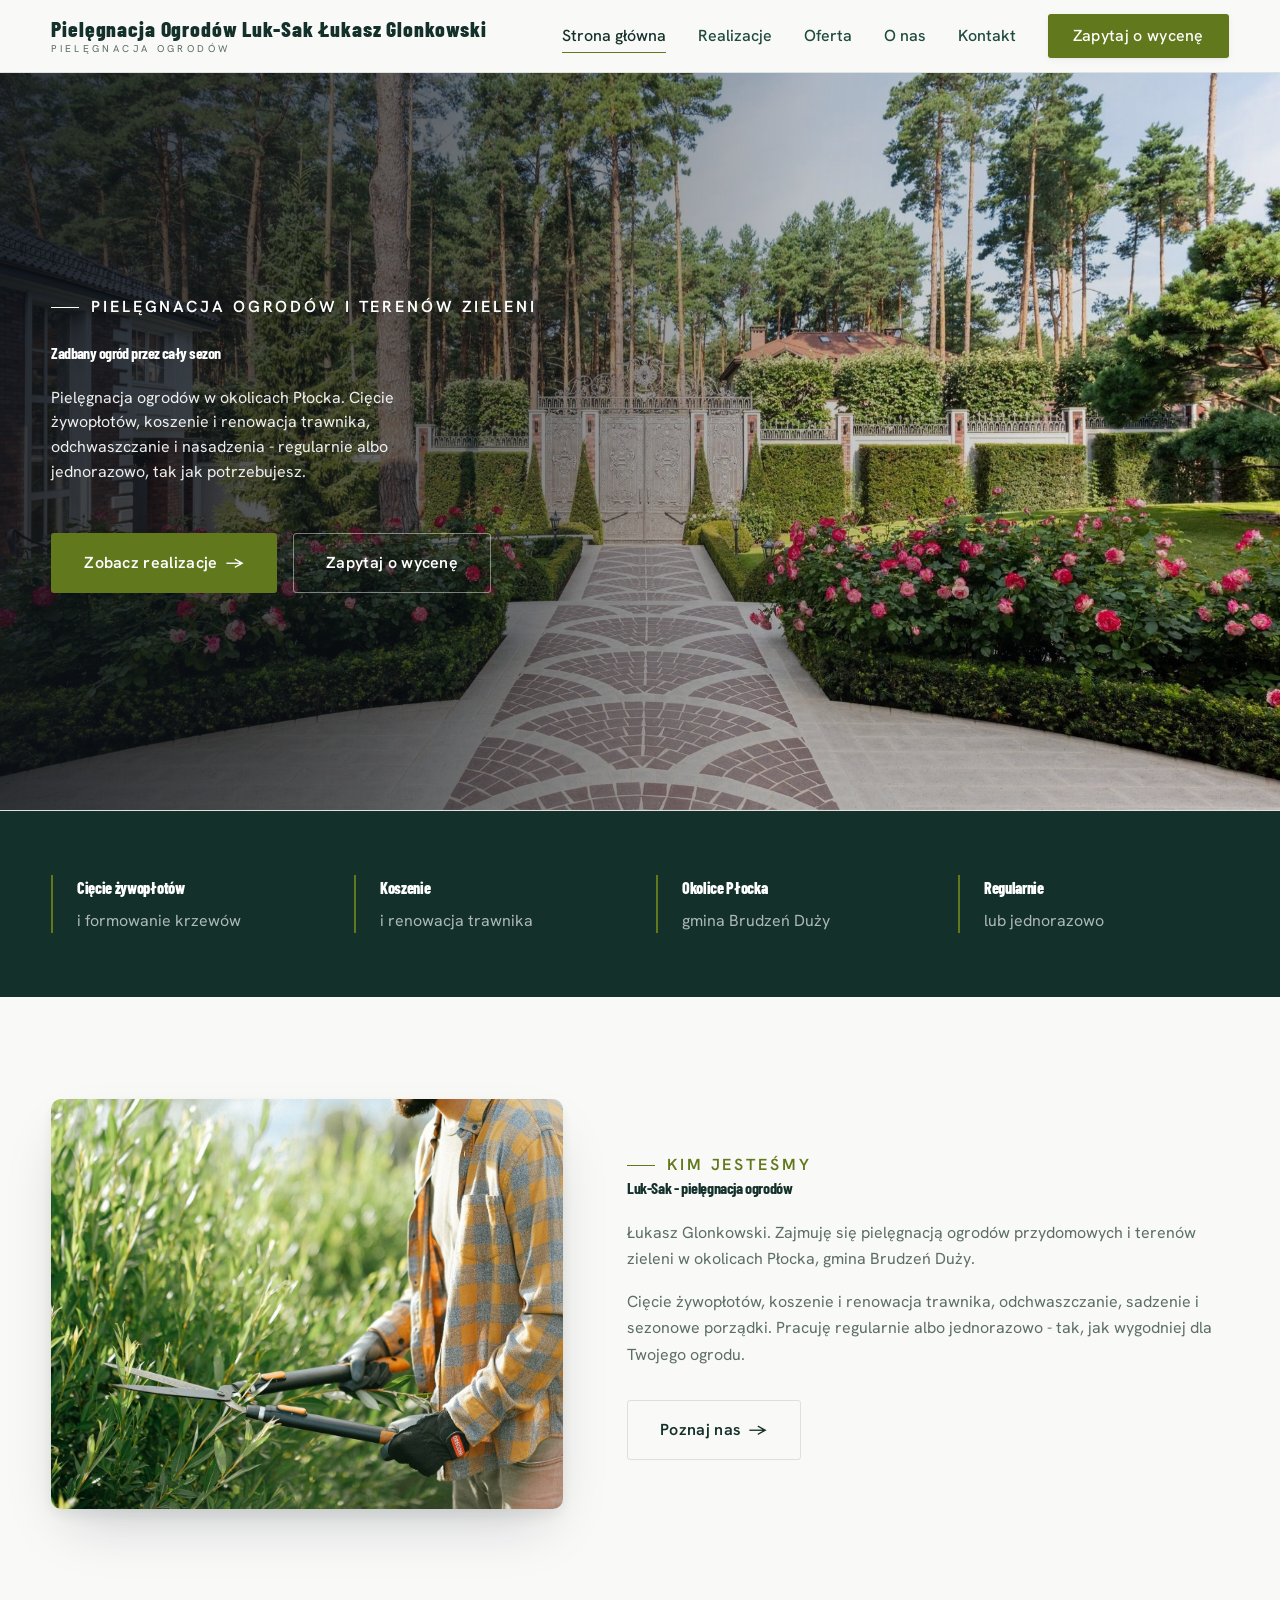
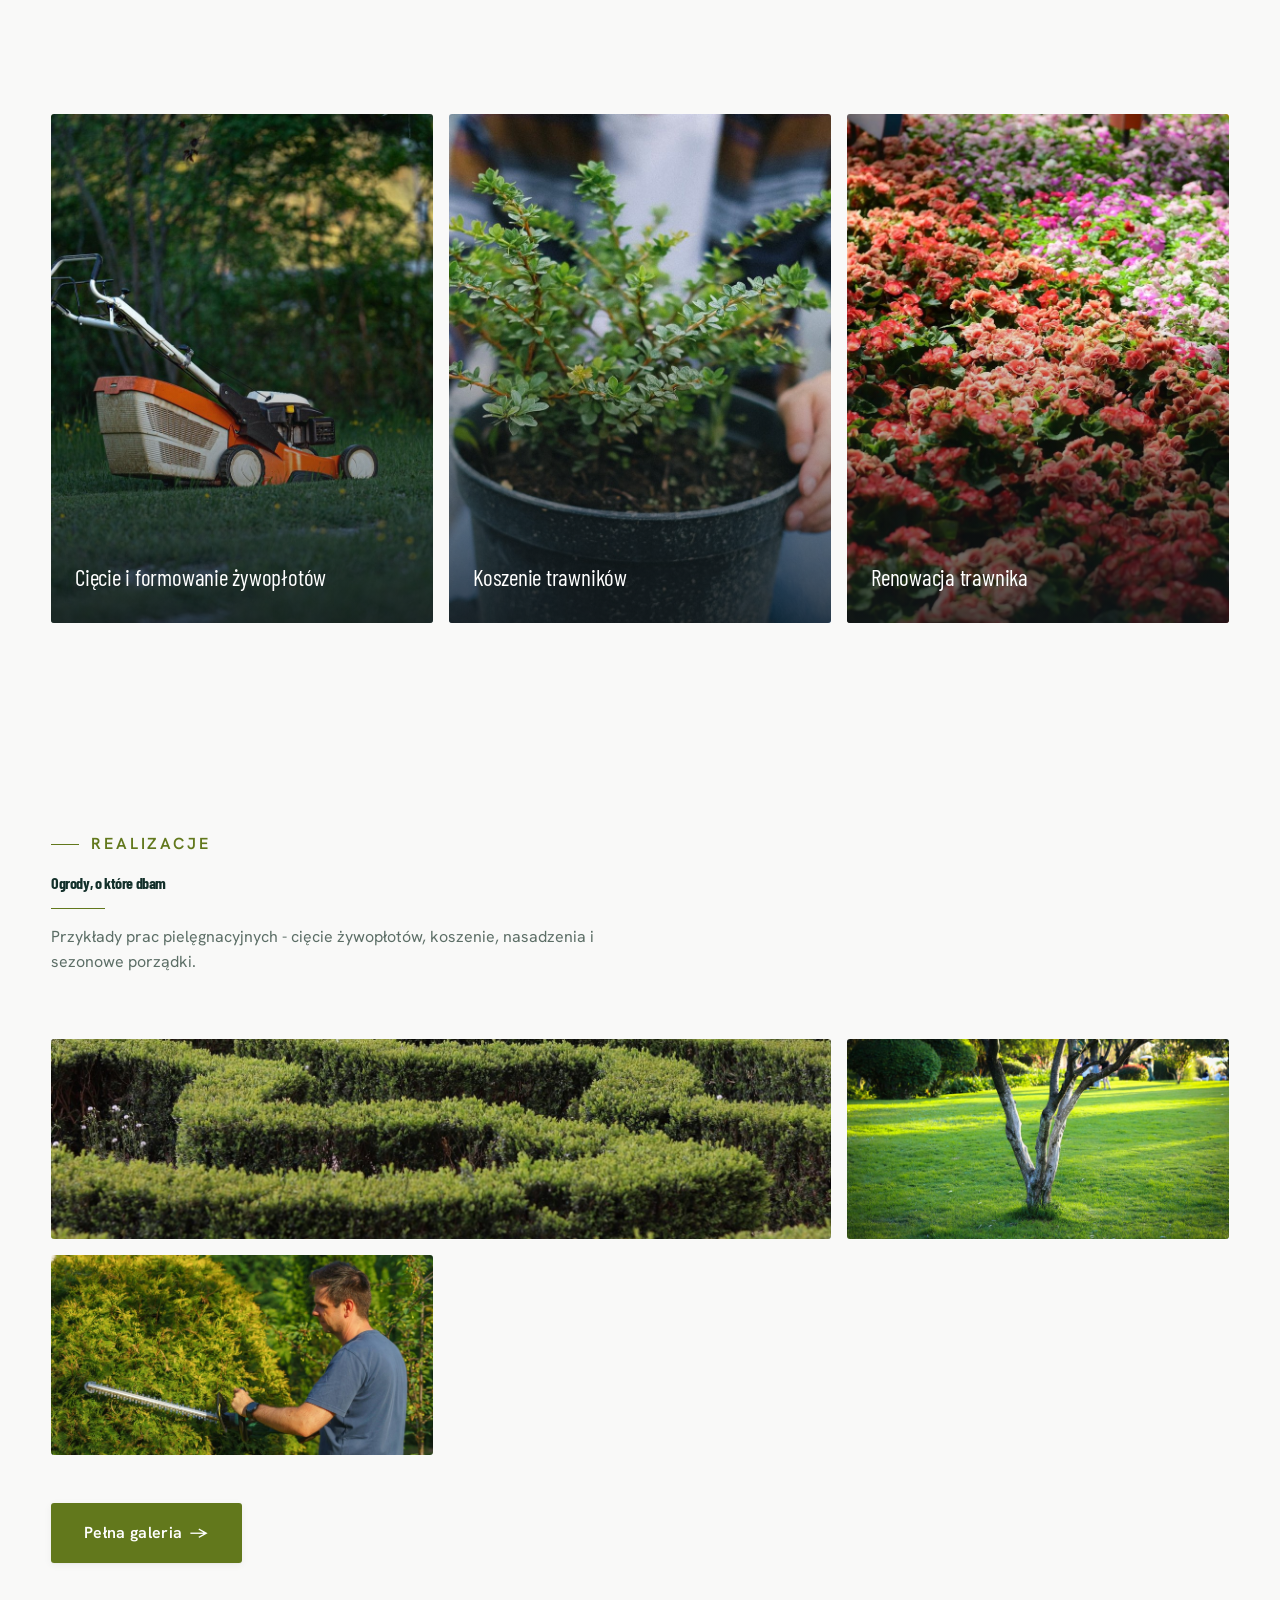
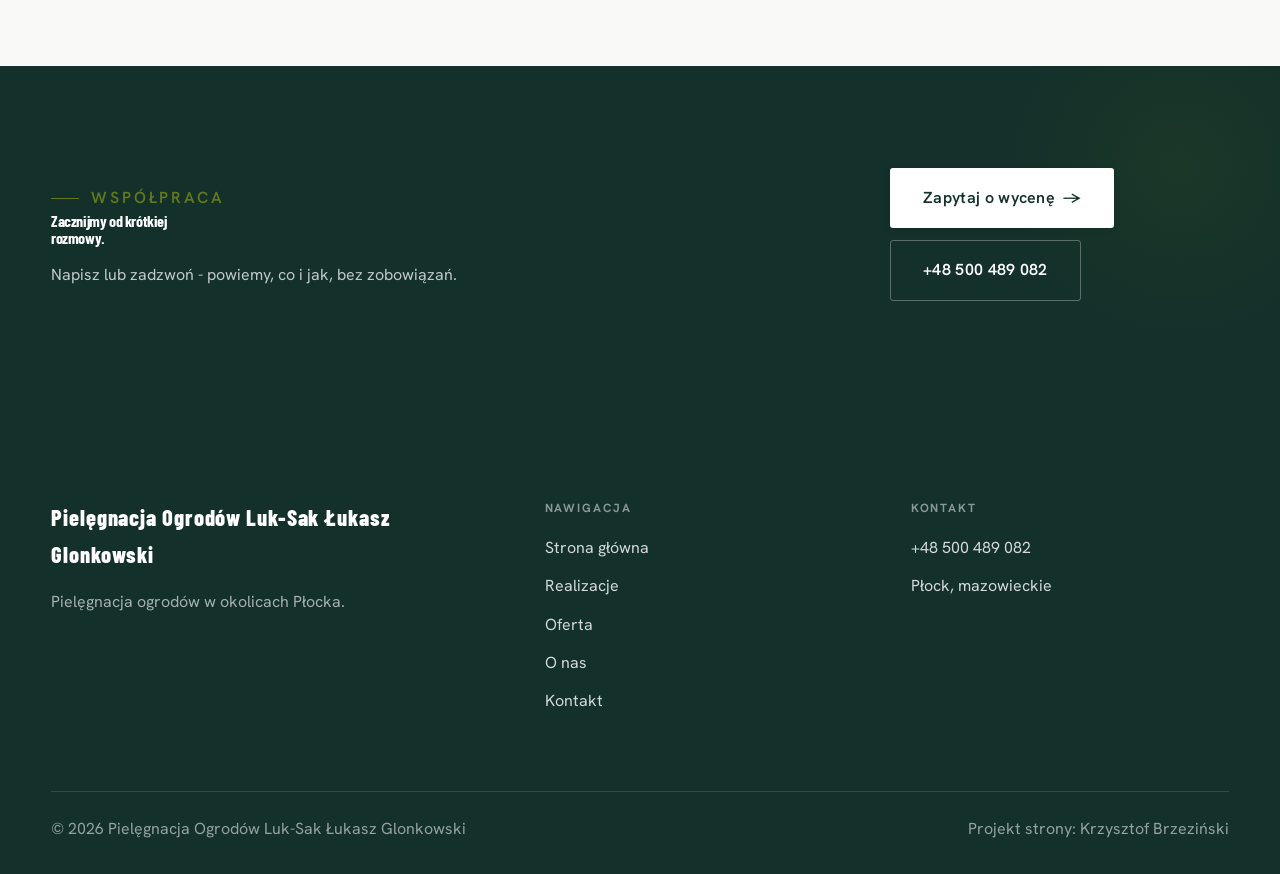
==== index.html @ 765d8c74 "Strona demo: pielegnacja-ogrodow-luk-sak-lukasz-glonkowski" ====
<!DOCTYPE html>
<html lang="pl">
<head>
<meta charset="UTF-8">
<meta name="viewport" content="width=device-width, initial-scale=1.0">
<title>Luk-Sak</title>
<meta name="description" content="Pielęgnacja Ogrodów Luk-Sak Łukasz Glonkowski - pielęgnacja ogrodów w okolicach Płocka. Cięcie żywopłotów, koszenie i renowacja trawników, odchwaszczanie, sadzenie roślin, wiosenne i jesienne porządki. Zadzwoń i umów termin.">
<link rel="preconnect" href="https://fonts.googleapis.com">
<link rel="preconnect" href="https://fonts.gstatic.com" crossorigin>
<link href="https://fonts.googleapis.com/css2?family=Barlow+Condensed:wght@500;600;700&family=Hanken+Grotesk:wght@400;500;600&display=swap" rel="stylesheet">
<link rel="stylesheet" href="assets/styles.css">
</head>
<body>

<header class="nav">
  <div class="wrap nav-inner">
    <a class="brand" href="index.html"><span class="name">Pielęgnacja Ogrodów Luk-Sak Łukasz Glonkowski</span><span class="sub">Pielęgnacja ogrodów</span></a>
    <nav class="nav-links">
      <a href="index.html" class="active">Strona główna</a>
      <a href="realizacje.html">Realizacje</a>
      <a href="oferta.html">Oferta</a>
      <a href="o-nas.html">O nas</a>
      <a href="kontakt.html">Kontakt</a>
      <a href="kontakt.html" class="btn btn-accent">Zapytaj o wycenę</a>
    </nav>
    <button class="nav-toggle" aria-label="Menu"><span></span><span></span><span></span></button>
  </div>
</header>

<section class="hero-cine">
  <img src="img/hero.jpg" alt="Pielęgnacja Ogrodów Luk-Sak Łukasz Glonkowski - Zadbany ogród przez cały sezon">
  <div class="wrap">
    <div class="hero-copy">
      <span class="eyebrow">Pielęgnacja ogrodów i terenów zieleni</span>
      <h1>Zadbany ogród przez cały sezon</h1>
      <p class="lead">Pielęgnacja ogrodów w okolicach Płocka. Cięcie żywopłotów, koszenie i renowacja trawnika, odchwaszczanie i nasadzenia - regularnie albo jednorazowo, tak jak potrzebujesz.</p>
      <div class="hero-actions">
        <a href="realizacje.html" class="btn btn-accent">Zobacz realizacje <span class="arr">→</span></a>
        <a href="kontakt.html" class="btn btn-ghost" style="color:#fff;border-color:rgba(255,255,255,.45)">Zapytaj o wycenę</a>
      </div>
    </div>
  </div>
</section>
<section class="strip" style="padding-block:0">
  <div class="wrap">
    <div class="item reveal"><div class="k">Cięcie żywopłotów</div><div class="v">i formowanie krzewów</div></div>
    <div class="item reveal"><div class="k">Koszenie</div><div class="v">i renowacja trawnika</div></div>
    <div class="item reveal"><div class="k">Okolice Płocka</div><div class="v">gmina Brudzeń Duży</div></div>
    <div class="item reveal"><div class="k">Regularnie</div><div class="v">lub jednorazowo</div></div>
  </div>
</section>
<section>
  <div class="wrap split">
    <div class="split-art reveal"><img src="img/g1.jpg" alt="Pielęgnacja Ogrodów Luk-Sak Łukasz Glonkowski - realizacja" loading="lazy"></div>
    <div class="split-copy reveal">
      <span class="eyebrow">Kim jesteśmy</span>
      <h2>Luk-Sak - pielęgnacja ogrodów</h2>
      <p class="muted">Łukasz Glonkowski. Zajmuję się pielęgnacją ogrodów przydomowych i terenów zieleni w okolicach Płocka, gmina Brudzeń Duży.</p>
      <p class="muted">Cięcie żywopłotów, koszenie i renowacja trawnika, odchwaszczanie, sadzenie i sezonowe porządki. Pracuję regularnie albo jednorazowo - tak, jak wygodniej dla Twojego ogrodu.</p>
      <a href="o-nas.html" class="btn btn-ghost">Poznaj nas <span class="arr">→</span></a>
    </div>
  </div>
</section>
<section class="gateways-band">
  <div class="wrap">
    <div class="gateways">
      <a href="oferta.html" class="gateway reveal"><img src="img/g2.jpg" alt="Cięcie i formowanie żywopłotów" loading="lazy"><span class="g-ttl">Cięcie i formowanie żywopłotów</span></a>
      <a href="oferta.html" class="gateway reveal"><img src="img/g3.jpg" alt="Koszenie trawników" loading="lazy"><span class="g-ttl">Koszenie trawników</span></a>
      <a href="oferta.html" class="gateway reveal"><img src="img/g4.jpg" alt="Renowacja trawnika" loading="lazy"><span class="g-ttl">Renowacja trawnika</span></a>
    </div>
  </div>
</section>
<section>
  <div class="wrap">
    <div class="head reveal">
      <span class="eyebrow">Realizacje</span>
      <h2>Ogrody, o które dbam</h2>
      <p>Przykłady prac pielęgnacyjnych - cięcie żywopłotów, koszenie, nasadzenia i sezonowe porządki.</p>
    </div>
    <div class="gallery">
      <div class="tile t-two3 reveal"><img src="img/g5.jpg" alt="Zadbane żywopłoty i krzewy" loading="lazy"><div class="cap">Zadbane żywopłoty i krzewy</div></div>
      <div class="tile t-third reveal"><img src="img/g6.jpg" alt="Utrzymanie zieleni" loading="lazy"><div class="cap">Utrzymanie zieleni</div></div>
      <div class="tile t-third reveal"><img src="img/about.jpg" alt="Pielęgnacja Ogrodów Luk-Sak Łukasz Glonkowski" loading="lazy"></div>
    </div>
    <div style="margin-top:var(--space-7)" class="reveal"><a href="realizacje.html" class="btn btn-accent">Pełna galeria <span class="arr">→</span></a></div>
  </div>
</section>
<section class="cta">
  <div class="wrap">
    <div class="reveal">
      <span class="eyebrow">Współpraca</span>
      <h2>Zacznijmy od krótkiej rozmowy.</h2>
      <p>Napisz lub zadzwoń - powiemy, co i jak, bez zobowiązań.</p>
    </div>
    <div class="cta-actions reveal">
      <a href="kontakt.html" class="btn btn-light">Zapytaj o wycenę <span class="arr">→</span></a>
      <a href="tel:+48500489082" class="btn btn-ghost" style="color:#fff;border-color:rgba(255,255,255,.3)">+48 500 489 082</a>
    </div>
  </div>
</section>

<footer>
  <div class="wrap">
    <div class="foot-grid">
      <div class="foot-brand">
        <div class="name">Pielęgnacja Ogrodów Luk-Sak Łukasz Glonkowski</div>
        <p>Pielęgnacja ogrodów w okolicach Płocka.</p>
      </div>
      <div class="foot-col">
        <h4>Nawigacja</h4>
        <a href="index.html">Strona główna</a>
        <a href="realizacje.html">Realizacje</a>
        <a href="oferta.html">Oferta</a>
        <a href="o-nas.html">O nas</a>
        <a href="kontakt.html">Kontakt</a>
      </div>
      <div class="foot-col">
        <h4>Kontakt</h4>
        <a href="tel:+48500489082">+48 500 489 082</a>
        <p>Płock, mazowieckie</p>
      </div>
    </div>
    <div class="foot-bot">
      <span>© 2026 Pielęgnacja Ogrodów Luk-Sak Łukasz Glonkowski</span>
      <span>Projekt strony: Krzysztof Brzeziński</span>
    </div>
  </div>
</footer>


<script src="assets/main.js"></script>
</body>
</html>
---- assets/styles.css ----
/* ============================================================
   STOLBASZ — premium, architektoniczny B2B fit-out
   Jasna paleta, zero brązu. System wg premium-web-craft.
   Projekt strony: Krzysztof Brzeziński
   ============================================================ */

:root{
  /* PALETA — jasna, architektoniczna, chłodna */
  --paper:#F2F9F4;          /* główne tło */
  --paper-2:#E0EFE6;        /* sekcje alternatywne (chłodny jasny szary) */
  --paper-3:#E0EFE6;        /* delikatne wypełnienia */
  --ink:#13302A;            /* tekst główny — chłodny grafit */
  --ink-soft:#1F4A3E;       /* nagłówki drugorzędne */
  --muted:#5C6E66;          /* tekst poboczny */
  --line:rgba(19,48,42,.12);/* hairline */
  --accent:#1FA866;         /* stonowany petrol-slate — jedyny akcent */
  --accent-d:#168A52;
  --accent-soft:rgba(31,168,102,.10);
  --dark:#13302A;           /* sekcje ciemne (stopka/CTA) */

  /* ODSTĘPY — skala 4/8 */
  --space-1:4px; --space-2:8px; --space-3:12px; --space-4:16px; --space-5:24px;
  --space-6:32px; --space-7:48px; --space-8:64px; --space-9:96px; --space-10:128px;

  /* TYPOGRAFIA — fluid clamp() */
  --text-sm:clamp(.82rem,.8rem+.1vw,.9rem);
  --text-base:clamp(1rem,.97rem+.15vw,1.1rem);
  --text-lg:clamp(1.12rem,1.05rem+.3vw,1.3rem);
  --text-h3:clamp(1.2rem,1.1rem+.5vw,1.5rem);
  --text-h2:clamp(1.9rem,1.5rem+1.9vw,2.8rem);
  --text-h1:clamp(2.6rem,1.9rem+3.6vw,4.6rem);

  /* PROMIENIE — architektoniczne, raczej ostre */
  --r-sm:3px; --r-md:6px; --r-lg:10px;

  /* RUCH */
  --ease:cubic-bezier(.25,.46,.45,.94); --dur:.24s;

  /* CIENIE — miękkie, warstwowe */
  --sh-sm:0 1px 2px rgba(16,24,32,.04), 0 2px 8px rgba(16,24,32,.05);
  --sh-md:0 2px 6px rgba(16,24,32,.05), 0 12px 28px -8px rgba(16,24,32,.12);
  --sh-lg:0 6px 14px rgba(16,24,32,.07), 0 26px 56px -18px rgba(16,24,32,.22);

  --hairline:1px solid var(--line);

  --font-display:'Barlow Condensed','Hanken Grotesk',sans-serif;
  --font-body:'Hanken Grotesk',sans-serif;
}

*{box-sizing:border-box;margin:0;padding:0}
html{scroll-behavior:smooth}
body{
  font-family:var(--font-body);
  font-size:var(--text-base);
  line-height:1.65;
  color:var(--ink);
  background:var(--paper);
  -webkit-font-smoothing:antialiased;
  text-rendering:optimizeLegibility;
}
img{max-width:100%;display:block}
a{color:inherit;text-decoration:none}

.wrap{width:min(92%,1180px);margin-inline:auto}
section{padding-block:clamp(52px,6.5vw,96px)}

h1,h2,h3{font-family:var(--font-display);font-weight:700;line-height:1.08;letter-spacing:-.02em;color:var(--ink)}
h1{font-size:var(--text-h1);letter-spacing:-.035em}
h2{font-size:var(--text-h2);letter-spacing:-.025em}
h3{font-size:var(--text-h3)}
p{max-width:65ch}

.eyebrow{
  font-family:var(--font-body);
  font-size:var(--text-sm);
  font-weight:600;
  letter-spacing:.18em;
  text-transform:uppercase;
  color:var(--accent);
  display:inline-flex;align-items:center;gap:var(--space-3);
}
.eyebrow::before{content:"";width:28px;height:1px;background:var(--accent);display:inline-block}

.muted{color:var(--muted)}
.lead{font-size:var(--text-lg);line-height:1.55;color:var(--ink-soft);max-width:50ch}

/* ---------- BUTTONS ---------- */
.btn{
  display:inline-flex;align-items:center;gap:var(--space-2);
  font-weight:600;font-size:var(--text-sm);letter-spacing:.02em;
  padding:var(--space-4) var(--space-6);
  border-radius:var(--r-sm);
  transition:transform var(--dur) var(--ease),box-shadow var(--dur) var(--ease),background var(--dur) var(--ease);
  cursor:pointer;border:1px solid transparent;
}
.btn-accent{background:var(--accent);color:#fff;box-shadow:var(--sh-sm)}
.btn-accent:hover{background:var(--accent-d);transform:translateY(-2px);box-shadow:var(--sh-md)}
.btn-accent:active{transform:translateY(0);box-shadow:var(--sh-sm)}
.btn-ghost{background:transparent;color:var(--ink);border-color:var(--line)}
.btn-ghost:hover{border-color:var(--accent);color:var(--accent);transform:translateY(-2px)}
.btn-light{background:#fff;color:var(--ink);box-shadow:var(--sh-sm)}
.btn-light:hover{transform:translateY(-2px);box-shadow:var(--sh-md)}
.btn .arr{transition:transform var(--dur) var(--ease)}
.btn:hover .arr{transform:translateX(4px)}

/* ---------- NAV ---------- */
.nav{
  position:sticky;top:0;z-index:50;
  background:color-mix(in srgb,var(--paper) 88%,transparent);
  backdrop-filter:saturate(140%) blur(10px);
  border-bottom:var(--hairline);
}
.nav-inner{display:flex;align-items:center;justify-content:space-between;height:72px}
.brand{display:flex;flex-direction:column;line-height:1}
.brand .name{font-family:var(--font-display);font-weight:800;font-size:1.35rem;letter-spacing:.04em}
.brand .sub{font-size:.62rem;letter-spacing:.34em;text-transform:uppercase;color:var(--muted);margin-top:5px}
.nav-links{display:flex;align-items:center;gap:var(--space-6)}
.nav-links a{font-size:var(--text-sm);font-weight:500;color:var(--ink-soft);position:relative;padding-block:4px;transition:color var(--dur) var(--ease)}
.nav-links a::after{content:"";position:absolute;left:0;bottom:0;width:0;height:1.5px;background:var(--accent);transition:width var(--dur) var(--ease)}
.nav-links a:hover,.nav-links a.active{color:var(--ink)}
.nav-links a:hover::after,.nav-links a.active::after{width:100%}
.nav-links .btn{padding:var(--space-2) var(--space-5)}
/* przyciski w nav: właściwy kolor (przebij .nav-links a) + bez podkreślenia */
.nav-links a.btn-accent{color:#fff}
.nav-links a.btn-ghost,.nav-links a.btn-light{color:var(--ink)}
.nav-links a.btn::after{display:none}
.nav-toggle{display:none;background:none;border:none;cursor:pointer;flex-direction:column;gap:5px;padding:8px}
.nav-toggle span{width:24px;height:2px;background:var(--ink);transition:var(--dur)}

/* ---------- HERO (split) ---------- */
.hero{position:relative;overflow:hidden;border-bottom:var(--hairline)}
.hero-grid{display:grid;grid-template-columns:1.05fr .95fr;gap:clamp(24px,4vw,60px);align-items:center;
  padding-block:clamp(36px,4.5vw,64px)}
.hero-copy .eyebrow{margin-bottom:var(--space-5)}
.hero-copy h1{margin-bottom:var(--space-5)}
.hero-copy .lead{margin-bottom:var(--space-7)}
.hero-actions{display:flex;flex-wrap:wrap;gap:var(--space-4)}
.hero-art{position:relative;aspect-ratio:4/3;border-radius:var(--r-lg);overflow:hidden;box-shadow:var(--sh-lg)}
.hero-art img{width:100%;height:100%;object-fit:cover}
.hero-art::after{content:"";position:absolute;inset:0;background:linear-gradient(180deg,transparent 55%,rgba(18,24,28,.28))}
.hero-badge{position:absolute;left:var(--space-5);bottom:var(--space-5);z-index:2;
  background:rgba(252,252,251,.94);backdrop-filter:blur(4px);
  border-radius:var(--r-md);padding:var(--space-4) var(--space-5);box-shadow:var(--sh-md);max-width:78%}
.hero-badge strong{display:block;font-family:var(--font-display);font-size:1rem;letter-spacing:-.01em}
.hero-badge span{font-size:var(--text-sm);color:var(--muted)}

/* ---------- HERO duży / kinowy (strona główna) ---------- */
.hero-cine{position:relative;min-height:clamp(560px,82vh,840px);min-height:clamp(560px,82svh,840px);display:flex;align-items:center;overflow:hidden;border-bottom:var(--hairline)}
.hero-cine>img{position:absolute;inset:0;width:100%;height:100%;object-fit:cover;z-index:0}
.hero-cine::after{content:"";position:absolute;inset:0;z-index:1;
  background:linear-gradient(95deg,rgba(13,18,23,.86) 0%,rgba(13,18,23,.64) 32%,rgba(13,18,23,.24) 62%,rgba(13,18,23,.04) 100%)}
.hero-cine .wrap{position:relative;z-index:2;padding-block:var(--space-8)}
.hero-cine .hero-copy{max-width:660px}
.hero-cine .eyebrow{color:#fff;margin-bottom:var(--space-5)}
.hero-cine .eyebrow::before{background:#fff}
.hero-cine h1{color:#fff;margin-bottom:var(--space-5);font-size:clamp(2.9rem,2rem+4.4vw,5.2rem)}
.hero-cine .lead{color:rgba(255,255,255,.92);max-width:48ch;margin-bottom:var(--space-7)}
.hero-cine .hero-actions{display:flex;flex-wrap:wrap;gap:var(--space-4)}
@media(max-width:680px){
  .hero-cine{min-height:clamp(520px,76vh,640px);min-height:clamp(520px,76svh,640px);align-items:flex-end}
  .hero-cine::after{background:linear-gradient(0deg,rgba(13,18,23,.9) 6%,rgba(13,18,23,.45) 55%,rgba(13,18,23,.25) 100%)}
  .hero-cine .wrap{padding-bottom:var(--space-9)}
}

/* full-bleed hero variant (podstrony) */
.pagehead{position:relative;min-height:46vh;min-height:46svh;display:flex;align-items:flex-end;overflow:hidden;border-bottom:var(--hairline)}
.pagehead img{position:absolute;inset:0;width:100%;height:100%;object-fit:cover}
.pagehead::after{content:"";position:absolute;inset:0;background:linear-gradient(180deg,rgba(18,24,28,.25),rgba(18,24,28,.62))}
.pagehead .wrap{position:relative;z-index:2;padding-block:var(--space-9);color:#fff}
.pagehead h1{color:#fff;max-width:18ch}
.pagehead .eyebrow{color:#fff}
.pagehead .eyebrow::before{background:#fff}
.pagehead p{color:rgba(255,255,255,.86);margin-top:var(--space-4);max-width:54ch}

/* ---------- STRIP (pasek skrótów / liczby) ---------- */
.strip{background:var(--dark);color:#fff}
.strip .wrap{display:grid;grid-template-columns:repeat(4,1fr);gap:var(--space-6);padding-block:var(--space-8)}
.strip .item .k{font-family:var(--font-display);font-size:clamp(1.6rem,1.2rem+1.4vw,2.4rem);font-weight:800;letter-spacing:-.02em;color:#fff}
.strip .item .v{font-size:var(--text-sm);color:rgba(255,255,255,.66);margin-top:var(--space-2);line-height:1.45}
.strip .item{border-left:2px solid var(--accent);padding-left:var(--space-5)}

/* ---------- SECTION HEAD ---------- */
.head{max-width:48rem;margin-bottom:var(--space-8)}
.head.center{margin-inline:auto;text-align:center}
.head .eyebrow{margin-bottom:var(--space-4)}
.head h2{margin-bottom:var(--space-4)}
.head p{color:var(--muted);font-size:var(--text-lg);line-height:1.55}
.head.center p{margin-inline:auto}

/* ---------- INTRO SPLIT ---------- */
.split{display:grid;grid-template-columns:.92fr 1.08fr;gap:clamp(28px,5vw,80px);align-items:center}
.split.rev{grid-template-columns:1.08fr .92fr}
.split.rev .split-art{order:-1}
.split-art{position:relative;aspect-ratio:5/4;border-radius:var(--r-lg);overflow:hidden;box-shadow:var(--sh-lg)}
.split-art img{width:100%;height:100%;object-fit:cover}
.split-copy h2{margin-bottom:var(--space-5)}
.split-copy p+p{margin-top:var(--space-4)}
.split-copy .btn{margin-top:var(--space-6)}

/* ---------- SERVICES (zakres) ---------- */
.svc-grid{display:grid;grid-template-columns:repeat(auto-fit,minmax(280px,1fr));gap:var(--space-5)}
.svc{background:#fff;border:var(--hairline);border-radius:var(--r-md);padding:var(--space-7) var(--space-6);
  transition:transform var(--dur) var(--ease),box-shadow var(--dur) var(--ease),border-color var(--dur) var(--ease);
  position:relative;overflow:hidden}
.svc::before{content:"";position:absolute;left:0;top:0;width:3px;height:0;background:var(--accent);transition:height var(--dur) var(--ease)}
.svc:hover{transform:translateY(-4px);box-shadow:var(--sh-md);border-color:transparent}
.svc:hover::before{height:100%}
.svc .ic{font-family:var(--font-display);font-size:.8rem;font-weight:700;letter-spacing:.12em;color:var(--accent);margin-bottom:var(--space-4)}
.svc h3{margin-bottom:var(--space-3);font-size:1.22rem}
.svc p{color:var(--muted);font-size:var(--text-base);line-height:1.6}

/* big detailed service rows */
.svc-row{display:grid;grid-template-columns:.8fr 1.2fr;gap:clamp(20px,4vw,60px);align-items:center;padding-block:var(--space-8)}
.svc-row+.svc-row{border-top:var(--hairline)}
.svc-row.rev{grid-template-columns:1.2fr .8fr}
.svc-row.rev .svc-row-art{order:-1}
.svc-row-art{aspect-ratio:4/3;border-radius:var(--r-md);overflow:hidden;box-shadow:var(--sh-md)}
.svc-row-art img{width:100%;height:100%;object-fit:cover}
.svc-row h3{font-size:1.5rem;margin-bottom:var(--space-4)}
.svc-row .num{font-family:var(--font-display);font-size:.85rem;font-weight:700;letter-spacing:.14em;color:var(--accent);display:block;margin-bottom:var(--space-3)}
.svc-row ul{list-style:none;margin-top:var(--space-4);display:flex;flex-direction:column;gap:var(--space-2)}
.svc-row li{position:relative;padding-left:var(--space-5);color:var(--muted);font-size:var(--text-base)}
.svc-row li::before{content:"";position:absolute;left:0;top:.62em;width:8px;height:1px;background:var(--accent)}

/* ---------- GALLERY (realizacje) ---------- */
.gallery{display:grid;grid-template-columns:repeat(12,1fr);gap:var(--space-4);grid-auto-rows:200px}
/* GALERIA MASONRY — pionowe zdjęcia (portrety beauty/wellness) bez przycinania: kolumny, height auto */
.gallery-masonry{column-count:3;column-gap:var(--space-4)}
@media(max-width:900px){.gallery-masonry{column-count:2}}
@media(max-width:560px){.gallery-masonry{column-count:1}}
.gallery-masonry .m-tile{break-inside:avoid;margin:0 0 var(--space-4);padding:0;position:relative;overflow:hidden;border-radius:var(--r-md);border:1px solid var(--line)}
.gallery-masonry .m-tile img{width:100%;height:auto;display:block}
.gallery-masonry .m-tile .cap{position:absolute;left:0;right:0;bottom:0;padding:var(--space-4);color:#fff;background:linear-gradient(0deg,rgba(0,0,0,.55),transparent);font-size:var(--text-sm)}
.gallery-masonry .m-tile .cap small{display:block;font-weight:400;opacity:.78;letter-spacing:.04em;text-transform:uppercase;font-size:.66rem;margin-top:3px}
.tile{position:relative;overflow:hidden;border-radius:var(--r-md);box-shadow:var(--sh-sm);
  transition:transform var(--dur) var(--ease),box-shadow var(--dur) var(--ease)}
.tile img{width:100%;height:100%;object-fit:cover;transition:transform .6s var(--ease)}
.tile:hover{box-shadow:var(--sh-md)}
.tile:hover img{transform:scale(1.05)}
.tile .cap{position:absolute;left:0;right:0;bottom:0;padding:var(--space-5) var(--space-4) var(--space-4);
  background:linear-gradient(transparent,rgba(18,24,28,.78));color:#fff;
  font-size:var(--text-sm);font-weight:600;letter-spacing:.01em;
  opacity:0;transform:translateY(8px);transition:var(--dur) var(--ease)}
.tile:hover .cap{opacity:1;transform:translateY(0)}
.tile .cap small{display:block;font-weight:400;opacity:.78;letter-spacing:.04em;text-transform:uppercase;font-size:.66rem;margin-top:3px}
/* bento spans */
.t-wide{grid-column:span 6}
.t-tall{grid-column:span 6;grid-row:span 2}
.t-std{grid-column:span 6}
.t-third{grid-column:span 4}
.t-two3{grid-column:span 8}

/* ---------- TRUST / WIARYGODNOŚĆ ---------- */
.trust{background:var(--paper-2)}
.trust-grid{display:grid;grid-template-columns:repeat(auto-fit,minmax(240px,1fr));gap:var(--space-5);margin-top:var(--space-7)}
.trust-card{background:#fff;border-radius:var(--r-md);padding:var(--space-7) var(--space-6);box-shadow:var(--sh-sm);border-top:3px solid var(--accent)}
.trust-card .big{font-family:var(--font-display);font-size:clamp(1.8rem,1.3rem+1.6vw,2.6rem);font-weight:800;letter-spacing:-.02em;color:var(--ink);line-height:1}
.trust-card h3{font-size:1.12rem;margin:var(--space-3) 0 var(--space-2)}
.trust-card p{color:var(--muted);font-size:var(--text-base);line-height:1.55}

/* ---------- CTA band ---------- */
.cta{background:var(--dark);color:#fff;position:relative;overflow:hidden}
.cta .wrap{display:grid;grid-template-columns:1.4fr .6fr;gap:var(--space-7);align-items:center;position:relative;z-index:2}
.cta h2{color:#fff;max-width:20ch}
.cta p{color:rgba(255,255,255,.74);margin-top:var(--space-4)}
.cta-actions{display:flex;flex-direction:column;gap:var(--space-3);align-items:flex-start}
.cta::before{content:"";position:absolute;right:-80px;top:-80px;width:360px;height:360px;border-radius:50%;
  background:radial-gradient(circle,var(--accent-soft),transparent 70%)}

/* ---------- CONTACT ---------- */
.contact-grid{display:grid;grid-template-columns:.85fr 1.15fr;gap:clamp(28px,4vw,56px);align-items:start}
.info-list{display:flex;flex-direction:column;gap:var(--space-2)}
.info-row{display:flex;gap:var(--space-4);align-items:flex-start;padding-block:var(--space-4);border-bottom:var(--hairline)}
.info-row .ic{flex:none;width:42px;height:42px;display:grid;place-items:center;border-radius:50%;
  background:var(--accent-soft);color:var(--accent);font-size:1.05rem}
.info-row .lbl{font-size:.72rem;letter-spacing:.14em;text-transform:uppercase;color:var(--muted)}
.info-row .val{font-weight:600;font-size:var(--text-base);margin-top:2px}
.info-row a.val:hover{color:var(--accent)}
.map{border:none;border-radius:var(--r-lg);box-shadow:var(--sh-md);width:100%;height:100%;min-height:380px;filter:grayscale(.2) contrast(1.02)}
.form{background:#fff;border:var(--hairline);border-radius:var(--r-lg);padding:clamp(24px,3vw,40px);box-shadow:var(--sh-sm)}
.form .fld{margin-bottom:var(--space-5)}
.form label{display:block;font-size:var(--text-sm);font-weight:600;margin-bottom:var(--space-2)}
.form input,.form textarea{width:100%;font-family:inherit;font-size:var(--text-base);color:var(--ink);
  padding:var(--space-4);border:var(--hairline);border-radius:var(--r-sm);background:var(--paper);transition:border-color var(--dur)}
.form input:focus,.form textarea:focus{outline:none;border-color:var(--accent);background:#fff}
.form textarea{resize:vertical;min-height:120px}
.form .note{font-size:var(--text-sm);color:var(--muted);margin-top:var(--space-3)}

/* ---------- FOOTER ---------- */
footer{background:var(--dark);color:#fff;padding-block:var(--space-9) var(--space-6)}
.foot-grid{display:grid;grid-template-columns:1.4fr 1fr 1fr;gap:var(--space-7);margin-bottom:var(--space-8)}
.foot-brand .name{font-family:var(--font-display);font-weight:800;font-size:1.4rem;letter-spacing:.04em}
.foot-brand p{color:rgba(255,255,255,.62);margin-top:var(--space-4);font-size:var(--text-base);max-width:38ch}
.foot-col h4{font-size:.74rem;letter-spacing:.16em;text-transform:uppercase;color:rgba(255,255,255,.5);margin-bottom:var(--space-4)}
.foot-col a,.foot-col p{display:block;color:rgba(255,255,255,.82);font-size:var(--text-base);margin-bottom:var(--space-3)}
.foot-col a:hover{color:#fff}
.foot-bot{border-top:1px solid rgba(255,255,255,.12);padding-top:var(--space-5);display:flex;justify-content:space-between;flex-wrap:wrap;gap:var(--space-3);
  font-size:var(--text-sm);color:rgba(255,255,255,.55)}
.foot-bot a:hover{color:#fff}

/* ---------- REVEAL ---------- */
.reveal{opacity:0;transform:translateY(22px);transition:opacity .6s var(--ease),transform .6s var(--ease)}
.reveal.in{opacity:1;transform:none}

/* ---------- RESPONSIVE ---------- */
@media(max-width:920px){
  .hero-grid,.split,.split.rev,.svc-row,.svc-row.rev,.cta .wrap,.contact-grid,.foot-grid{grid-template-columns:1fr}
  .split.rev .split-art,.svc-row.rev .svc-row-art{order:0}
  .hero-art{aspect-ratio:16/10;max-height:420px}
  .strip .wrap{grid-template-columns:repeat(2,1fr);gap:var(--space-7)}
  .gallery{grid-auto-rows:180px}
  .t-wide,.t-tall,.t-std,.t-third,.t-two3{grid-column:span 6}
  .t-tall{grid-row:span 1}
  .cta-actions{flex-direction:row;flex-wrap:wrap}
  .foot-grid{gap:var(--space-6)}
}
@media(max-width:680px){
  .nav-links{position:fixed;inset:72px 0 auto 0;background:var(--paper);flex-direction:column;align-items:stretch;
    gap:0;padding:var(--space-4) 6%;border-bottom:var(--hairline);box-shadow:var(--sh-md);
    transform:translateY(-120%);transition:transform var(--dur) var(--ease)}
  .nav-links.open{transform:translateY(0)}
  .nav-links a{padding-block:var(--space-4);border-bottom:var(--hairline)}
  .nav-links .btn{margin-top:var(--space-3);justify-content:center}
  .nav-toggle{display:flex}
  .strip .wrap{grid-template-columns:1fr}
  .gallery{grid-template-columns:repeat(6,1fr)}
  .foot-grid{grid-template-columns:1fr}
}
@media(prefers-reduced-motion:reduce){
  *{animation-duration:.01ms!important;transition:none!important}
  .reveal{opacity:1!important;transform:none!important}
  html{scroll-behavior:auto}
}

/* ============================================================
   PREMIUM LAYER — destylat deep-researchu branż (anty-AI, spokój).
   Zmienne STOLBASZ (--accent/--ink/--paper/--line/--dark). Ruch ledwo
   zauważalny, krzywa cubic-bezier(.16,.84,.44,1); prefers-reduced-motion
   pokryte blanketem wyżej. Karty hairline zamiast cieni = #1 sygnał „nie-AI".
   ============================================================ */

/* więcej oddechu między sekcjami (liderzy: 110-130px) */
section{padding-block:clamp(64px,8vw,128px)}

/* 1) Aksamitny reveal — dłuższa, miękka krzywa zamiast „skoku" */
.reveal{transition:opacity .9s cubic-bezier(.16,.84,.44,1),transform .9s cubic-bezier(.16,.84,.44,1);will-change:opacity,transform}
/* stagger TYLKO w galerii (tam pozycja = porządek dzieci) */
.gallery .reveal:nth-child(2){transition-delay:.07s}
.gallery .reveal:nth-child(3){transition-delay:.14s}
.gallery .reveal:nth-child(4){transition-delay:.21s}
.gallery .reveal:nth-child(5){transition-delay:.28s}
.gallery .reveal:nth-child(6){transition-delay:.35s}

/* 2) Hero STATYCZNY na .hero-cine — Ken Burns CAŁKIEM WYŁĄCZONY 26.06 (3. zgłoszenie Szymona).
   GENEZA: animowanie scale na <img> hero z teksturami (cegły/framugi) re-samplinguje obraz
   klatka po klatce → na części ekranów drobne drganie/shimmer = „heroshot się trzęsie".
   translateY usunięto wcześniej, scale-only + will-change/GPU NIE wystarczyły do GWARANCJI gładkości.
   Krzysztof zażądał pewności („make sure, że błąd się nie pojawi") > efekt. Zero animacji = 0% drgania.
   Delikatny zoom zostaje TYLKO w pełnoekranowych hero gastro/studio (hg-bg/hs-bg — tło, inny
   mechanizm, chwalone, nigdy nie zgłaszane). NIE wracać do KB na .hero-cine bez realnego testu
   na sprzęcie klienta — to ryzyko regresji „trzęsienia”. */
/* BEZPIECZNY "wow" na hero = jednorazowy FADE-IN (opacity), nie zoom.
   opacity nie dotyka bitmapy → gładkie na KAŻDYM zdjęciu/ekranie/GPU, zero ryzyka migotania.
   Geometryczny ruch (scale/translate) na .hero-cine jest ZAKAZANY (bramka pilnuje). */
@keyframes heroFade{from{opacity:0}to{opacity:1}}
.hero-cine>img{transform:none;animation:heroFade 1.1s ease-out both}

/* 3) Akcentowy hairline pod nagłówkiem sekcji, który „rysuje się" przy wejściu */
.head h2{position:relative;padding-bottom:18px}
.head h2::after{content:"";position:absolute;left:0;bottom:0;height:1px;width:0;background:var(--accent);transition:width 1s cubic-bezier(.16,.84,.44,1) .15s}
.head.center h2::after{left:50%;transform:translateX(-50%)}
.head.reveal.in h2::after,.head.center.reveal.in h2::after{width:54px}

/* 4) Karty HAIRLINE zamiast cieni/zaokrągleń (najmocniejszy anty-AI detal) */
.svc{background:transparent;border:1px solid var(--line);border-radius:var(--r-sm);box-shadow:none}
.svc:hover{box-shadow:none;border-color:var(--accent);transform:translateY(-3px)}
.trust-card{background:transparent;box-shadow:none;border:1px solid var(--line);border-top:2px solid var(--accent);border-radius:var(--r-sm)}
.tile{box-shadow:none;border-radius:var(--r-sm)}
.tile:hover{box-shadow:none}

/* 5) Sticky-nav kondensuje się po przewinięciu (sygnał dopracowania) */
.nav{transition:box-shadow .4s ease,background .4s ease}
.nav.is-stuck{box-shadow:0 1px 0 var(--line),0 14px 30px -24px rgba(0,0,0,.45)}
.nav-inner{transition:height .35s var(--ease)}
.nav.is-stuck .nav-inner{height:60px}

/* 6) MANIFESTO — pełnoekranowy cytat-bohater (zastępuje generyczne „Dlaczego my") */
.manifesto{background:var(--paper-2);text-align:center}
.manifesto .wrap{max-width:60rem}
.manifesto p{font-family:var(--font-display);font-style:italic;font-size:clamp(1.6rem,1rem+2.4vw,2.8rem);line-height:1.32;color:var(--ink-soft);margin-inline:auto;max-width:26ch;position:relative;padding-top:var(--space-8)}
.manifesto p::before{content:"";position:absolute;top:0;left:50%;transform:translateX(-50%);width:54px;height:1px;background:var(--accent)}
.manifesto p span{color:var(--accent);font-style:italic}

/* 7) GATEWAYS — 3 duże bramy-zdjęcia (zamiast paska menu usług) */
.gateways{display:grid;grid-template-columns:repeat(3,1fr);gap:var(--space-4)}
.gateway{position:relative;aspect-ratio:3/4;overflow:hidden;border-radius:var(--r-sm);display:block}
.gateway img{width:100%;height:100%;object-fit:cover;transition:transform .8s var(--ease),filter .5s var(--ease)}
.gateway::after{content:"";position:absolute;inset:0;background:linear-gradient(180deg,transparent 38%,rgba(18,24,28,.74))}
.gateway:hover img{transform:scale(1.05);filter:brightness(1.05)}
.gateway .g-ttl{position:absolute;left:0;right:0;bottom:0;z-index:2;padding:var(--space-6) var(--space-5);color:#fff;font-family:var(--font-display);font-size:1.45rem;letter-spacing:-.01em;line-height:1.15}
.gateway .g-ttl small{display:block;font-family:var(--font-body);font-size:var(--text-sm);font-weight:400;opacity:.82;letter-spacing:.03em;margin-top:5px}
@media(max-width:760px){.gateways{grid-template-columns:1fr}.gateway{aspect-ratio:16/10}}

/* 8) LOGO klienta w nagłówku (gdy podane --logo) */
/* 52px domyślnie (feedback Bartka 06.07.2026: 40px ginęło, uwaga padła 3x; ~56px sprawdzone na żywym demie anna-borowiec-makeup) */
.brand-logo{height:64px;width:auto;max-width:300px;object-fit:contain;display:block}
.nav.is-stuck .brand-logo{height:52px}
@media(max-width:680px){.brand-logo{height:46px;max-width:210px}}

/* === focal-point zdjęć (smartcrop) — cover nie utnie twarzy/obiektu === */
img[src$="/hero.jpg"]{object-position:38% 50%}
[style*="hero.jpg"]{background-position:38% 50%}
img[src$="/about.jpg"]{object-position:60% 16%}
[style*="about.jpg"]{background-position:60% 16%}
img[src$="/g1.jpg"]{object-position:62% 50%}
[style*="g1.jpg"]{background-position:62% 50%}
img[src$="/g2.jpg"]{object-position:38% 50%}
[style*="g2.jpg"]{background-position:38% 50%}
img[src$="/g3.jpg"]{object-position:67% 50%}
[style*="g3.jpg"]{background-position:67% 50%}
img[src$="/g5.jpg"]{object-position:38% 50%}
[style*="g5.jpg"]{background-position:38% 50%}
img[src$="/g6.jpg"]{object-position:38% 50%}
[style*="g6.jpg"]{background-position:38% 50%}

/* === auto-paleta ze zdjęć klienta (dopasowanie do estetyki socials) === */
:root{--accent:#62781C;--accent-d:#425110;--accent-soft:rgba(98,120,28,0.10);--paper:#F9F9F8;--paper-2:#EFEFED;--paper-3:#E8E8E5;}
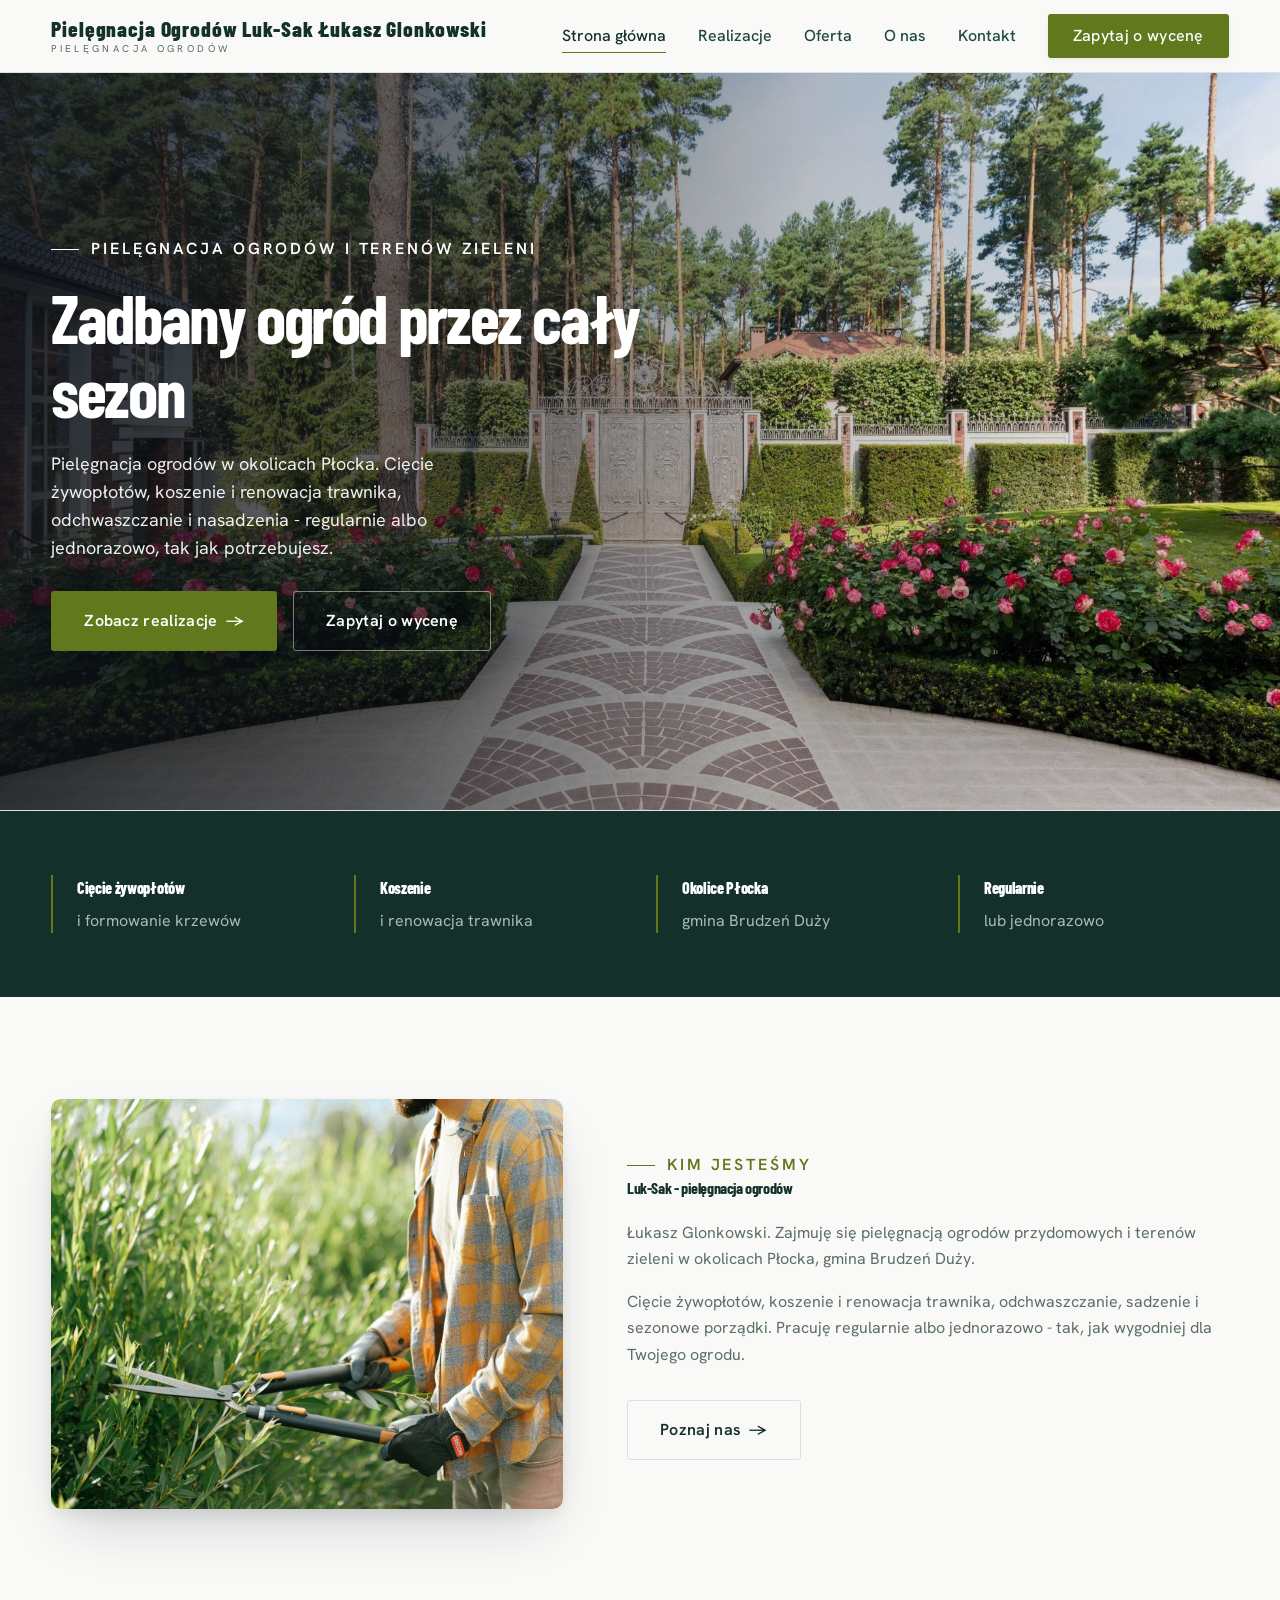
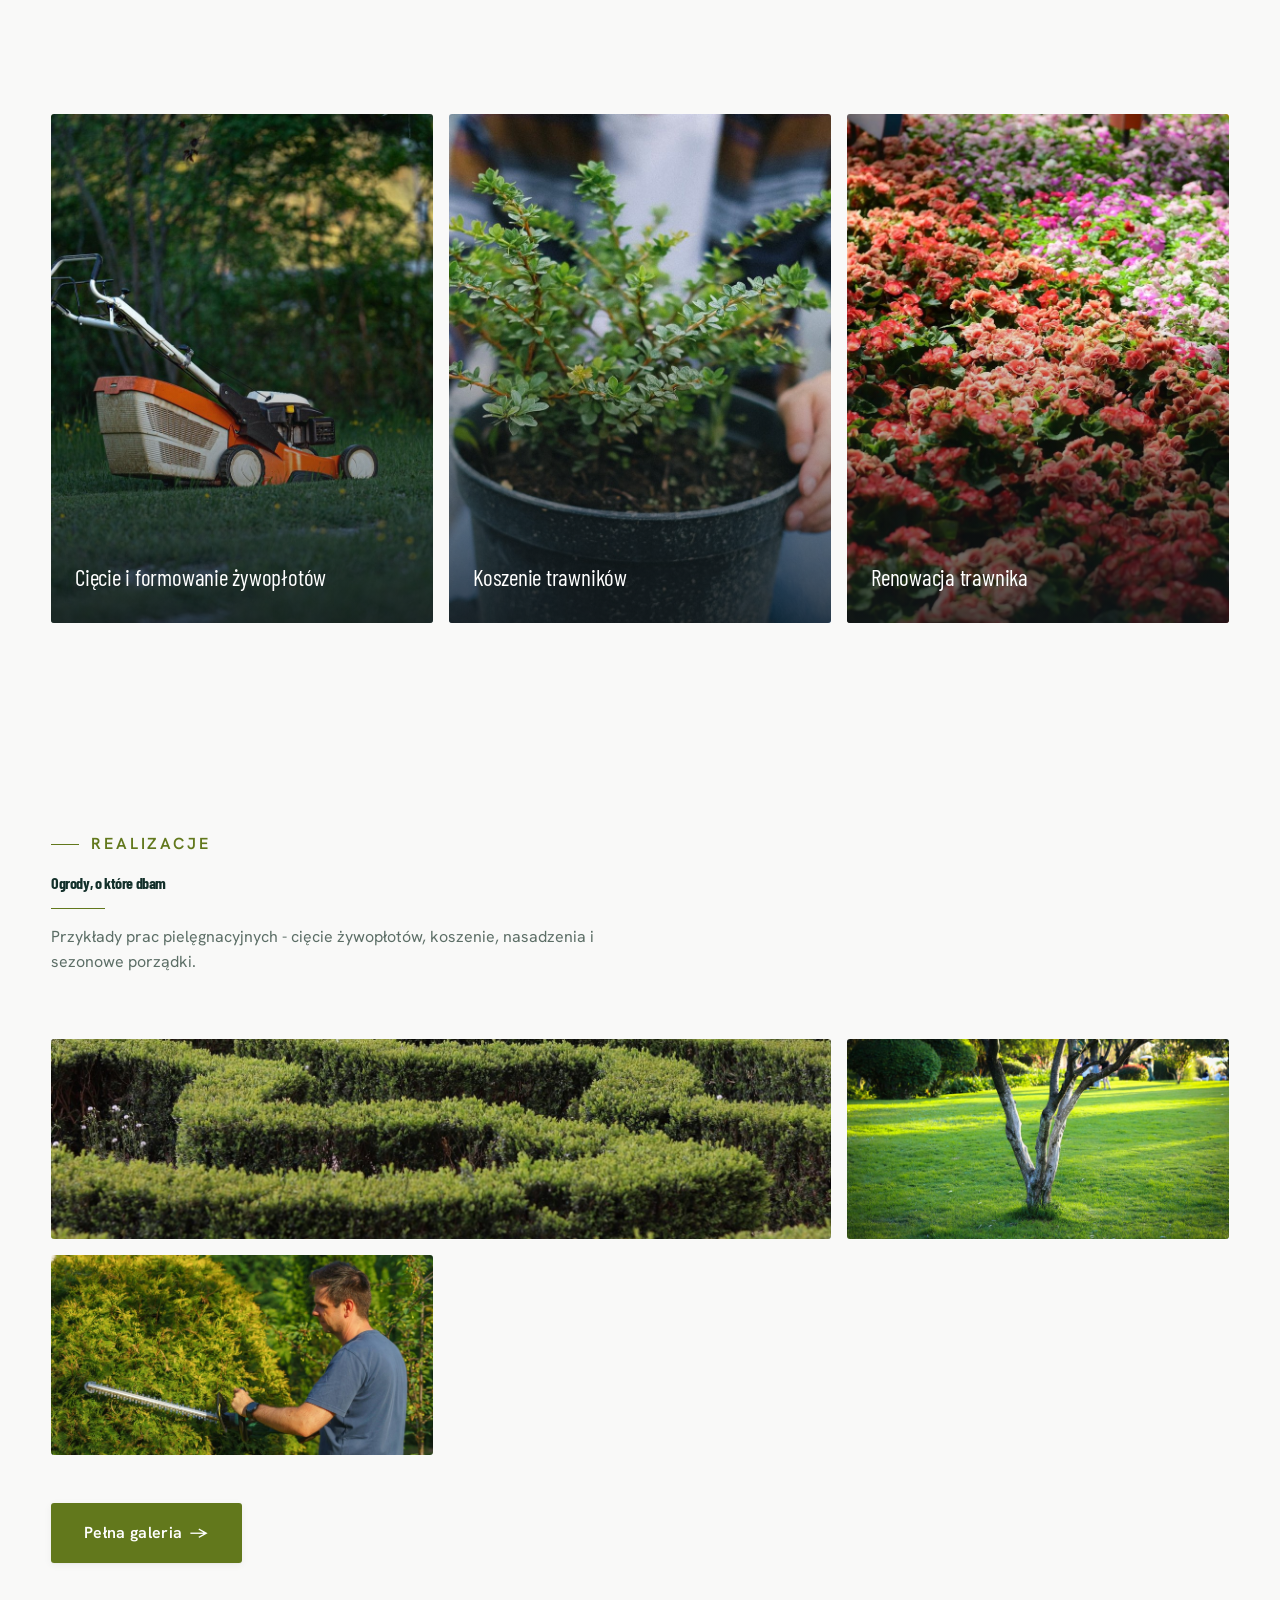
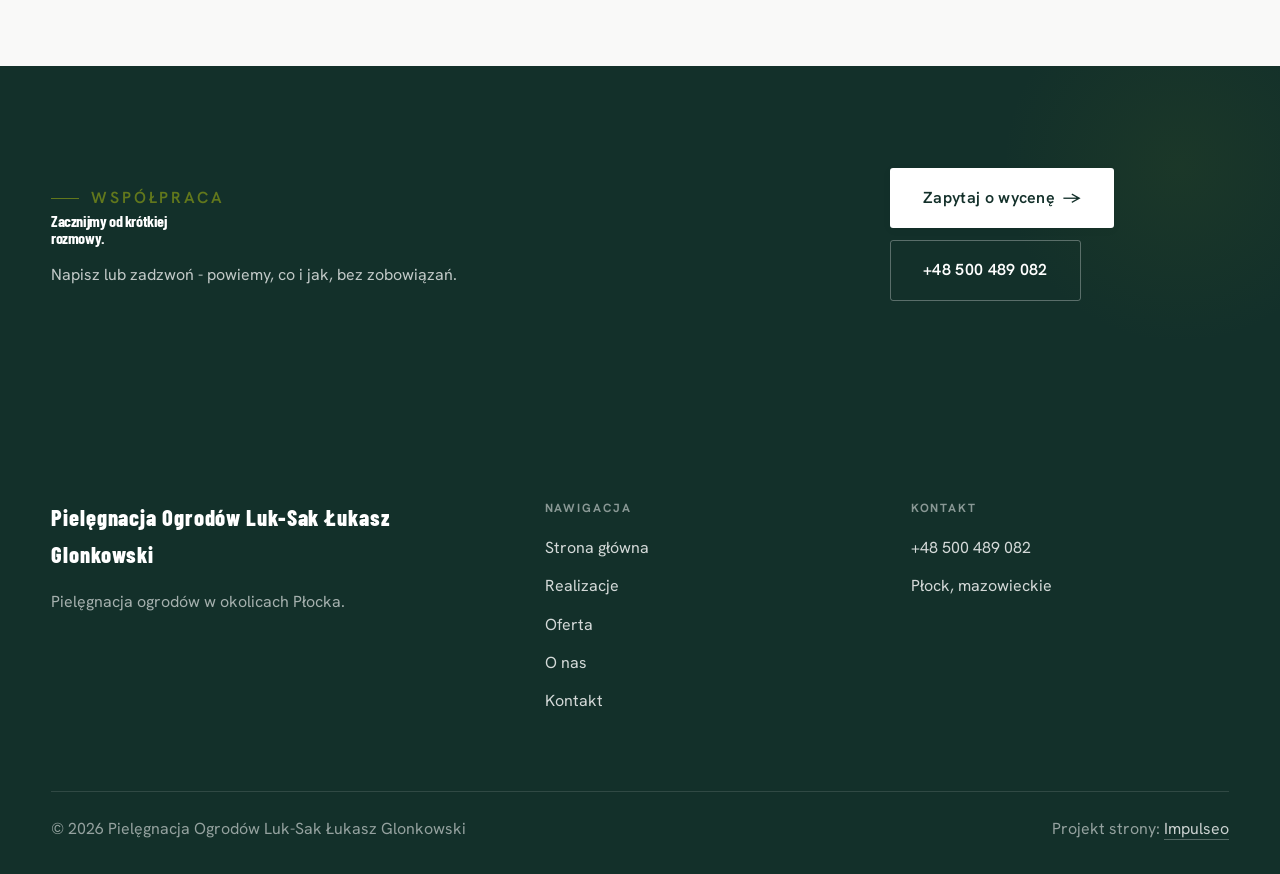
==== commit bc96ee3d: "Stopka: podpis Impulseo z linkiem + poprawka znikajacego napisu w naglowku" ====
--- a/index.html
+++ b/index.html
@@ -122,7 +122,7 @@
     </div>
     <div class="foot-bot">
       <span>© 2026 Pielęgnacja Ogrodów Luk-Sak Łukasz Glonkowski</span>
-      <span>Projekt strony: Krzysztof Brzeziński</span>
+      <span>Projekt strony: <a class="foot-credit" href="https://impulseo.pl" target="_blank" rel="noopener">Impulseo</a></span>
     </div>
   </div>
 </footer>
--- a/assets/styles.css
+++ b/assets/styles.css
@@ -1,7 +1,7 @@
 /* ============================================================
    STOLBASZ — premium, architektoniczny B2B fit-out
    Jasna paleta, zero brązu. System wg premium-web-craft.
-   Projekt strony: Krzysztof Brzeziński
+   Projekt strony: Impulseo (impulseo.pl)
    ============================================================ */
 
 :root{
@@ -425,3 +425,64 @@
 
 /* === auto-paleta ze zdjęć klienta (dopasowanie do estetyki socials) === */
 :root{--accent:#62781C;--accent-d:#425110;--accent-soft:rgba(98,120,28,0.10);--paper:#F9F9F8;--paper-2:#EFEFED;--paper-3:#E8E8E5;}
+
+/* === HERO-FIT (29.07.2026) — hero DOPASOWUJE SIĘ do wysokości okna =========================
+   Zgłoszenie K. 29.07: na jego laptopie przyciski CTA w hero były ucięte dolną krawędzią
+   (Modern House). Pomiar headless (1512x879 → realny widok 792 px): dolna krawędź CTA
+   wypadała 123 px POD ekranem. Nawet przy maksymalnym oknie (982) było -20 px.
+
+   DLACZEGO POPRZEDNI FIX NIE DZIAŁAŁ: 27.07 dołożyliśmy @media(max-height:820px) — próg.
+   Widok K. ma ~792-895 px, czyli TUŻ NAD progiem → reguła w ogóle się nie włączała.
+   Progi są kruche: każdy inny laptop/dok/pasek zakładek przesuwa granicę.
+
+   ROZWIĄZANIE: zero progów. Każdy rozmiar, który decyduje o wysokości hero (typografia,
+   odstępy, padding), dostaje `min(dotychczasowa-wartość, X svh)` — czyli na wysokim ekranie
+   nic się nie zmienia, a im niższe okno, tym płynniej mniejsze. Treści NIE ucinamy.
+
+   Doklejane na SAM KONIEC styles.css (po motion) → wygrywa kaskadę, nie rusza reguł w miejscu.
+   Weryfikacja: tools-retrofit/measure_fold.py (mierzy zapas pod CTA dla 720/800/879/982). */
+
+/* ---------- HERO KINOWY (strona główna, rodziny „editorial") ---------- */
+.hero-cine .wrap{padding-block:min(var(--space-8),4svh)}
+.hero-cine .eyebrow{margin-bottom:min(var(--space-5),2svh)}
+.hero-cine h1{font-size:min(clamp(2.9rem,2rem + 4.4vw,5.2rem),7.6svh);
+  margin-bottom:min(var(--space-5),2.4svh)}
+.hero-cine .lead{font-size:min(1.125rem,2.3svh);line-height:1.55;
+  margin-bottom:min(var(--space-7),3.2svh)}
+
+/* ---------- HERO FACHOWCY — wariant A (pełny ekran) ---------- */
+.hf-panel{padding-top:min(clamp(6.5rem,13vh,9rem),11svh);
+  padding-bottom:min(clamp(2.6rem,6vh,3.6rem),4svh)}
+.hf-title{font-size:min(clamp(2.3rem,1.6rem + 3.2vw,4.3rem),7svh);
+  margin-top:min(var(--space-4),1.8svh);margin-bottom:min(var(--space-4),1.8svh)}
+.hf-lead{font-size:min(1.18rem,2.3svh);line-height:1.5}
+.hf-phone{margin-top:min(var(--space-6),2.8svh);margin-bottom:min(var(--space-5),2.2svh)}
+.hf-phone-num{font-size:min(clamp(2rem,1.5rem + 2.4vw,3.05rem),5.2svh)}
+.hf-trust{margin-top:min(var(--space-6),2.6svh);padding-top:min(var(--space-4),1.6svh)}
+
+/* Telefon: tam liczy się czytelność, nie upychanie — skalowanie wysokością wyłączone,
+   bo przy 844 px wysokości ekranu svh-limity zaczęłyby zmniejszać tekst bez potrzeby. */
+@media(max-width:680px){
+  .hero-cine h1{font-size:clamp(1.9rem,1.15rem + 4.4vw,2.7rem)}
+  .hero-cine .lead{font-size:.98rem}
+  .hf-title{font-size:clamp(2.1rem,1.6rem + 3.2vw,3rem)}
+  .hf-lead{font-size:1rem}
+  .hf-phone-num{font-size:clamp(1.9rem,1.5rem + 2.4vw,2.5rem)}
+}
+/* === /HERO-FIT === */
+
+
+/* ====== IMPULSEO-FIX-20260731 ======================================================
+   1) PODPIS w stopce jest teraz linkiem do impulseo.pl - ma być widocznie klikalny.
+   2) ŻYWY NAGŁÓWEK: warstwa przenikających kadrów (.mt-hero-layer) miała z-index:1, więc
+      lądowała NAD przyciemnieniem hero, a w rodzinie „fachowcy" nawet nad panelem z tekstem
+      (.hf-panel nie miał własnego z-index). Efekt: przy zmianie zdjęcia napis znikał i wracał.
+      Teraz warstwa idzie tam, gdzie zdjęcie tła (z-index:-2), a treść nagłówka dostaje twardy
+      z-index:3. Zmieniają się WYŁĄCZNIE zdjęcia w tle - napis stoi nieruchomo.
+      (hero-cine celowo pominięte: tam img ma z-index:0 i układ był poprawny.) */
+.foot-bot a.foot-credit{color:rgba(255,255,255,.78);text-decoration:none;border-bottom:1px solid rgba(255,255,255,.28)}
+.foot-bot a.foot-credit:hover{color:#fff;border-bottom-color:#fff}
+.hero-fach > img.mt-hero-layer,.hero-gastro > img.mt-hero-layer,.hero-auto > img.mt-hero-layer,
+.hero-dom > img.mt-hero-layer,.hero-studio > img.mt-hero-layer{z-index:-2}
+.hf-panel,.hf-inner,.hd-panel,.hk-panel,.ha-inner,.hs-inner,.hg-inner{position:relative;z-index:3}
+/* ====== koniec IMPULSEO-FIX-20260731 ====== */
